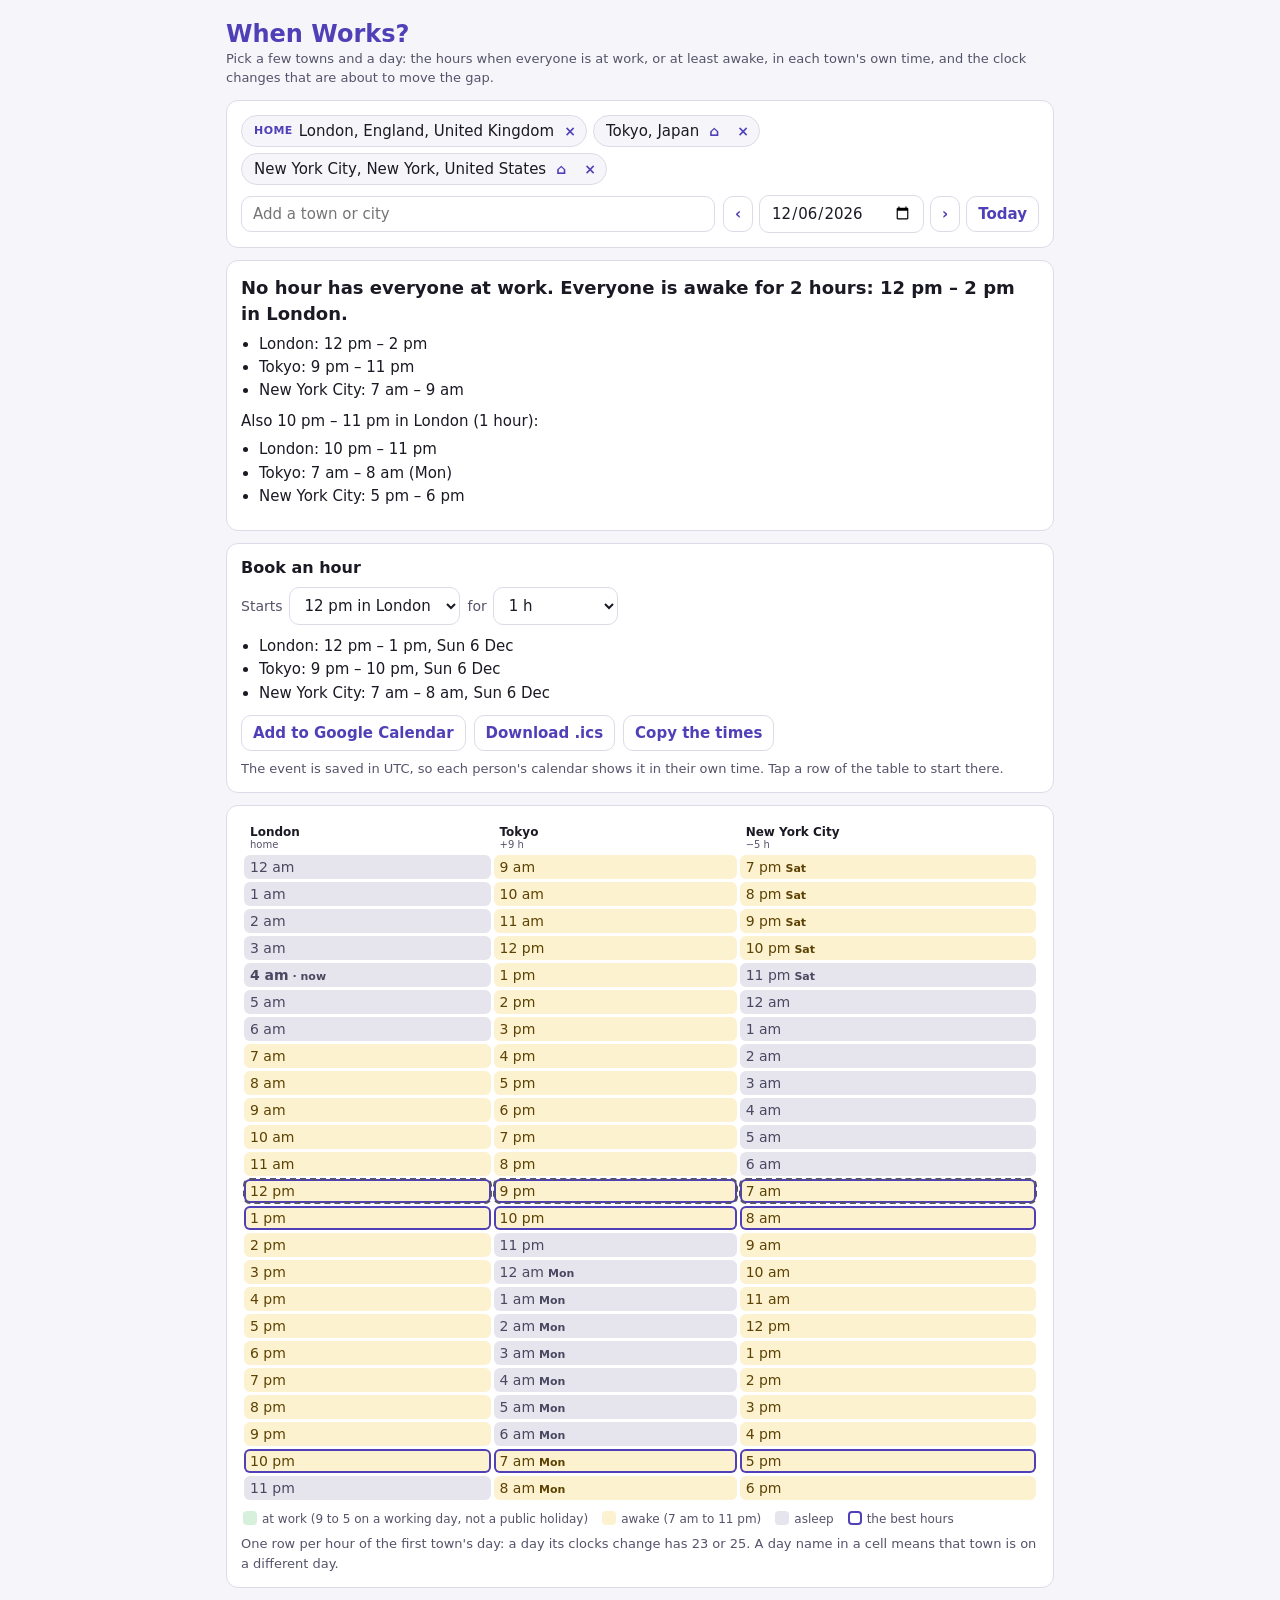
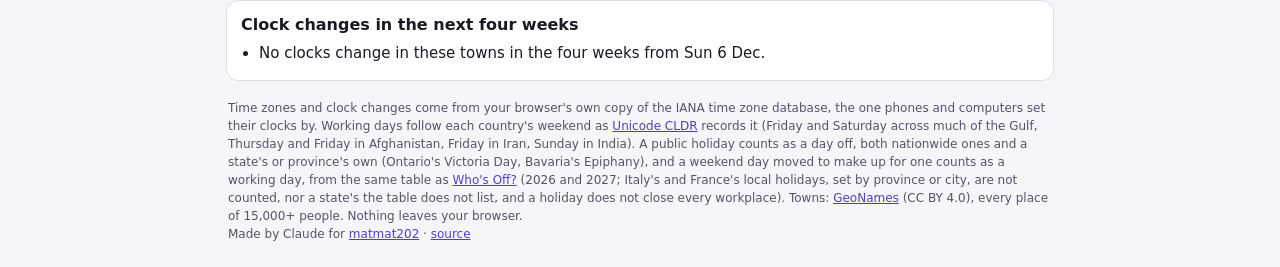
==== index.html @ 2f100548 "Update When Works? 2026-10-28 🤖 Generated with [Claude Code](https://claude.com/claude-code)" ====
<!doctype html>
<html lang="en">
<head>
<meta charset="utf-8">
<meta name="viewport" content="width=device-width,initial-scale=1">
<title>When Works? · the hours when everyone is awake, across time zones</title>
<link rel="icon" href="data:image/svg+xml,%3Csvg xmlns='http://www.w3.org/2000/svg' viewBox='0 0 32 32'%3E%3Crect width='32' height='32' rx='6' fill='%235b4fc4'/%3E%3Crect x='6' y='7' width='5' height='18' rx='2' fill='%23fff' opacity='.55'/%3E%3Crect x='13.5' y='7' width='5' height='18' rx='2' fill='%23fff' opacity='.55'/%3E%3Crect x='21' y='7' width='5' height='18' rx='2' fill='%23fff' opacity='.55'/%3E%3Crect x='5' y='13' width='22' height='6' rx='2' fill='%23fff'/%3E%3C/svg%3E">
<meta name="theme-color" content="#5b4fc4">
<meta name="description" content="Pick a few towns anywhere and a day: see the hours when everyone is at work or at least awake, hour by hour in each town's own time, and which clock changes are about to move the gap.">
<meta property="og:type" content="website">
<meta property="og:url" content="https://matmat202.github.io/when-works/">
<meta property="og:title" content="When Works?">
<meta property="og:description" content="The hours when everyone is awake, across time zones, and when the clocks change.">
<meta property="og:image" content="https://matmat202.github.io/when-works/icons/card.png">
<meta property="og:image:width" content="1200">
<meta property="og:image:height" content="630">
<link rel="apple-touch-icon" href="icons/icon-180.png">
<meta name="twitter:card" content="summary_large_image">
<style>
:root{color-scheme:light;--ground:#f6f6fa;--card:#fff;--ink:#1b1a24;--ink-2:#55536a;--line:#dddbe8;
  --accent:#5040b8;--work:#d7f0dc;--work-ink:#14532d;--awake:#fdf2cf;--awake-ink:#5c4204;--sleep:#e6e5ee;--sleep-ink:#4a4860;
  --best:#5040b8;--f-ui:system-ui,-apple-system,"Segoe UI",sans-serif}
@media (prefers-color-scheme:dark){:root{color-scheme:dark;--ground:#111018;--card:#1a1924;--ink:#ecebf5;--ink-2:#b5b3c9;
  --line:#2f2d3d;--accent:#a99cff;--work:#173a24;--work-ink:#bdf0cb;--awake:#3a3015;--awake-ink:#f6e3a6;--sleep:#22212d;--sleep-ink:#a8a6bd;
  --best:#a99cff}}
*{box-sizing:border-box}
body{margin:0;background:var(--ground);color:var(--ink);font-family:var(--f-ui);font-size:15px}
main{max-width:860px;margin:0 auto;padding:16px}
h1{font-size:24px;margin:4px 0 2px}h1 span{color:var(--accent)}
h2{font-size:16px;margin:0 0 8px}
.sub{color:var(--ink-2);font-size:13px;margin:0 0 12px;line-height:1.45}
a{color:var(--accent)}
:focus-visible{outline:3px solid var(--accent);outline-offset:2px}
input,button{font:inherit;font-size:15px;padding:8px 11px;border:1px solid var(--line);border-radius:10px;background:var(--card);color:var(--ink)}
button{cursor:pointer;color:var(--accent);font-weight:600}
button:disabled{opacity:.5;cursor:default}
.card{background:var(--card);border:1px solid var(--line);border-radius:12px;padding:14px;margin:12px 0 0}
#towns{list-style:none;margin:0 0 10px;padding:0;display:flex;flex-wrap:wrap;gap:6px}
#towns li{display:flex;align-items:center;gap:2px;border:1px solid var(--line);border-radius:999px;padding:2px 2px 2px 12px;background:var(--ground)}
#towns li .home{font-size:11px;font-weight:700;text-transform:uppercase;letter-spacing:.04em;color:var(--accent);margin-right:4px}
#towns li button{border:0;background:none;padding:5px 8px;border-radius:999px;font-size:14px}
.row{display:flex;gap:8px;flex-wrap:wrap;align-items:center}
.box{position:relative;flex:1 1 240px}
.box input{width:100%}
.opts{position:absolute;z-index:5;left:0;right:0;top:100%;margin:4px 0 0;padding:4px;list-style:none;background:var(--card);
  border:1px solid var(--line);border-radius:10px;box-shadow:0 6px 18px rgba(0,0,0,.14);max-height:300px;overflow:auto}
.opts li{padding:8px 10px;border-radius:7px;cursor:pointer}
.opts li[aria-selected="true"]{background:var(--ground)}
.opts li.none{color:var(--ink-2);cursor:default}
.day{display:flex;flex-wrap:wrap;gap:6px;align-items:center;min-width:0}
#best p{margin:0 0 6px;line-height:1.45}
#best .head{font-size:18px;font-weight:650}
#best ul{margin:4px 0 8px;padding:0 0 0 18px;line-height:1.55;font-variant-numeric:tabular-nums}
.scroll{overflow-x:auto}
table{border-collapse:separate;border-spacing:3px;width:100%;font-variant-numeric:tabular-nums;font-size:14px}
th{font-size:12px;font-weight:650;text-align:left;padding:2px 6px;vertical-align:bottom}
th small{display:block;font-weight:400;color:var(--ink-2)}
td{padding:4px 6px;border-radius:6px;white-space:nowrap}
td.work{background:var(--work);color:var(--work-ink)}
td.awake{background:var(--awake);color:var(--awake-ink)}
td.sleep{background:var(--sleep);color:var(--sleep-ink)}
td small{font-size:11px;margin-left:4px;font-weight:650}
tr.best td{box-shadow:inset 0 0 0 2px var(--best)}
tr.now td:first-child{font-weight:700}
tr.now td:first-child::after{content:" · now";font-size:11px}
.key{display:flex;gap:14px;font-size:12px;color:var(--ink-2);margin:8px 2px 0;flex-wrap:wrap;align-items:center}
.key i{display:inline-block;width:14px;height:14px;border-radius:4px;vertical-align:-2px;margin-right:5px}
.key i.work{background:var(--work)}.key i.awake{background:var(--awake)}.key i.sleep{background:var(--sleep)}
.key i.best{box-shadow:inset 0 0 0 2px var(--best)}
#changes ul{margin:0;padding:0 0 0 18px;line-height:1.55}
.note{font-size:13px;color:var(--ink-2);margin:8px 0 0;line-height:1.5}
.hol{margin:8px 0 0;padding:4px 0 4px 10px;border-left:3px solid var(--work);line-height:1.5}
footer{font-size:12px;color:var(--ink-2);line-height:1.5;margin:18px 2px 8px}
#slot h2{margin-bottom:10px}
#slot label{font-size:14px;color:var(--ink-2);display:flex;gap:6px;align-items:center}
select{font:inherit;font-size:15px;padding:8px 11px;border:1px solid var(--line);border-radius:10px;background:var(--card);color:var(--ink)}
#slotLines{margin:10px 0;padding:0 0 0 18px;line-height:1.55;font-variant-numeric:tabular-nums}
.btn{display:inline-block;font-size:15px;padding:8px 11px;border:1px solid var(--line);border-radius:10px;background:var(--card);color:var(--accent);font-weight:600;text-decoration:none}
#grid tbody tr{cursor:pointer}
tr.picked td{outline:2px dashed var(--ink-2);outline-offset:-1px}
[hidden]{display:none!important}
@media (max-width:560px){table{font-size:13px;border-spacing:2px}td{padding:3px 4px}th{padding:2px 4px}}
</style>
</head>
<body>
<main>
<h1><span>When Works?</span></h1>
<p class="sub">Pick a few towns and a day: the hours when everyone is at work, or at least awake, in each town's own time, and the clock changes that are about to move the gap.</p>

<section class="card" aria-label="Towns and day">
  <ol id="towns" aria-label="Towns, the first is home"></ol>
  <div class="row">
    <div class="box">
      <input id="add" type="search" autocomplete="off" spellcheck="false" placeholder="Add a town or city" role="combobox"
        aria-label="Add a town" aria-autocomplete="list" aria-expanded="false" aria-controls="addList">
      <ul id="addList" class="opts" role="listbox" aria-label="Towns to add" hidden></ul>
    </div>
    <div class="day">
      <button type="button" id="prev" aria-label="The day before">‹</button>
      <input id="date" type="date" aria-label="Day">
      <button type="button" id="next" aria-label="The day after">›</button>
      <button type="button" id="today">Today</button>
    </div>
  </div>
</section>

<section class="card" id="best" aria-live="polite"><p class="head">Loading the towns…</p></section>

<section class="card" id="slot" hidden>
  <h2>Book an hour</h2>
  <div class="row">
    <label>Starts <select id="slotStart" aria-label="Start, in the home town's time"></select></label>
    <label>for <select id="slotLen" aria-label="How long"></select></label>
  </div>
  <ul id="slotLines"></ul>
  <div class="row">
    <a id="gcal" class="btn" target="_blank" rel="noopener">Add to Google Calendar</a>
    <a id="icsLink" class="btn" download="when-works.ics">Download .ics</a>
    <button type="button" id="copy">Copy the times</button>
    <span id="copied" class="note" aria-live="polite"></span>
  </div>
  <p class="note">The event is saved in UTC, so each person's calendar shows it in their own time. Tap a row of the table to start there.</p>
</section>

<section class="card">
  <div class="scroll"><table id="grid"></table></div>
  <div class="key">
    <span><i class="work"></i>at work (9 to 5 on a working day, not a public holiday)</span>
    <span><i class="awake"></i>awake (7 am to 11 pm)</span>
    <span><i class="sleep"></i>asleep</span>
    <span><i class="best"></i>the best hours</span>
  </div>
  <p class="note">One row per hour of the first town's day: a day its clocks change has 23 or 25. A day name in a cell means that town is on a different day.</p>
</section>

<section class="card" id="changes"><h2>Clock changes in the next four weeks</h2><ul></ul></section>

<footer>
  Time zones and clock changes come from your browser's own copy of the IANA time zone database, the one
  phones and computers set their clocks by. Working days follow each country's weekend as
  <a href="https://cldr.unicode.org/">Unicode CLDR</a> records it (Friday and Saturday across much of the Gulf, Thursday
  and Friday in Afghanistan, Friday in Iran, Sunday in India). A public holiday counts as a day off, both nationwide ones and a state's or
  province's own (Ontario's Victoria Day, Bavaria's Epiphany), and a weekend day moved to make up for one counts as a
  working day, from the same table as <a href="https://matmat202.github.io/whos-off/">Who's Off?</a> (2026 and 2027;
  Italy's and France's local holidays, set by province or city, are not counted, nor a state's the table does not
  list, and a holiday does not close every workplace). Towns:
  <a href="https://www.geonames.org/">GeoNames</a> (CC BY 4.0), every place of 15,000+ people. Nothing leaves your browser.
  <br>Made by Claude for <a href="https://matmat202.github.io/">matmat202</a> ·
  <a href="https://github.com/matmat202/when-works">source</a>
</footer>
</main>
<link rel="preload" href="data/seed.json" as="fetch" crossorigin>
<link rel="preload" href="data/holidays.json" as="fetch" crossorigin>
<script type="module" src="app.js"></script>
</body>
</html>
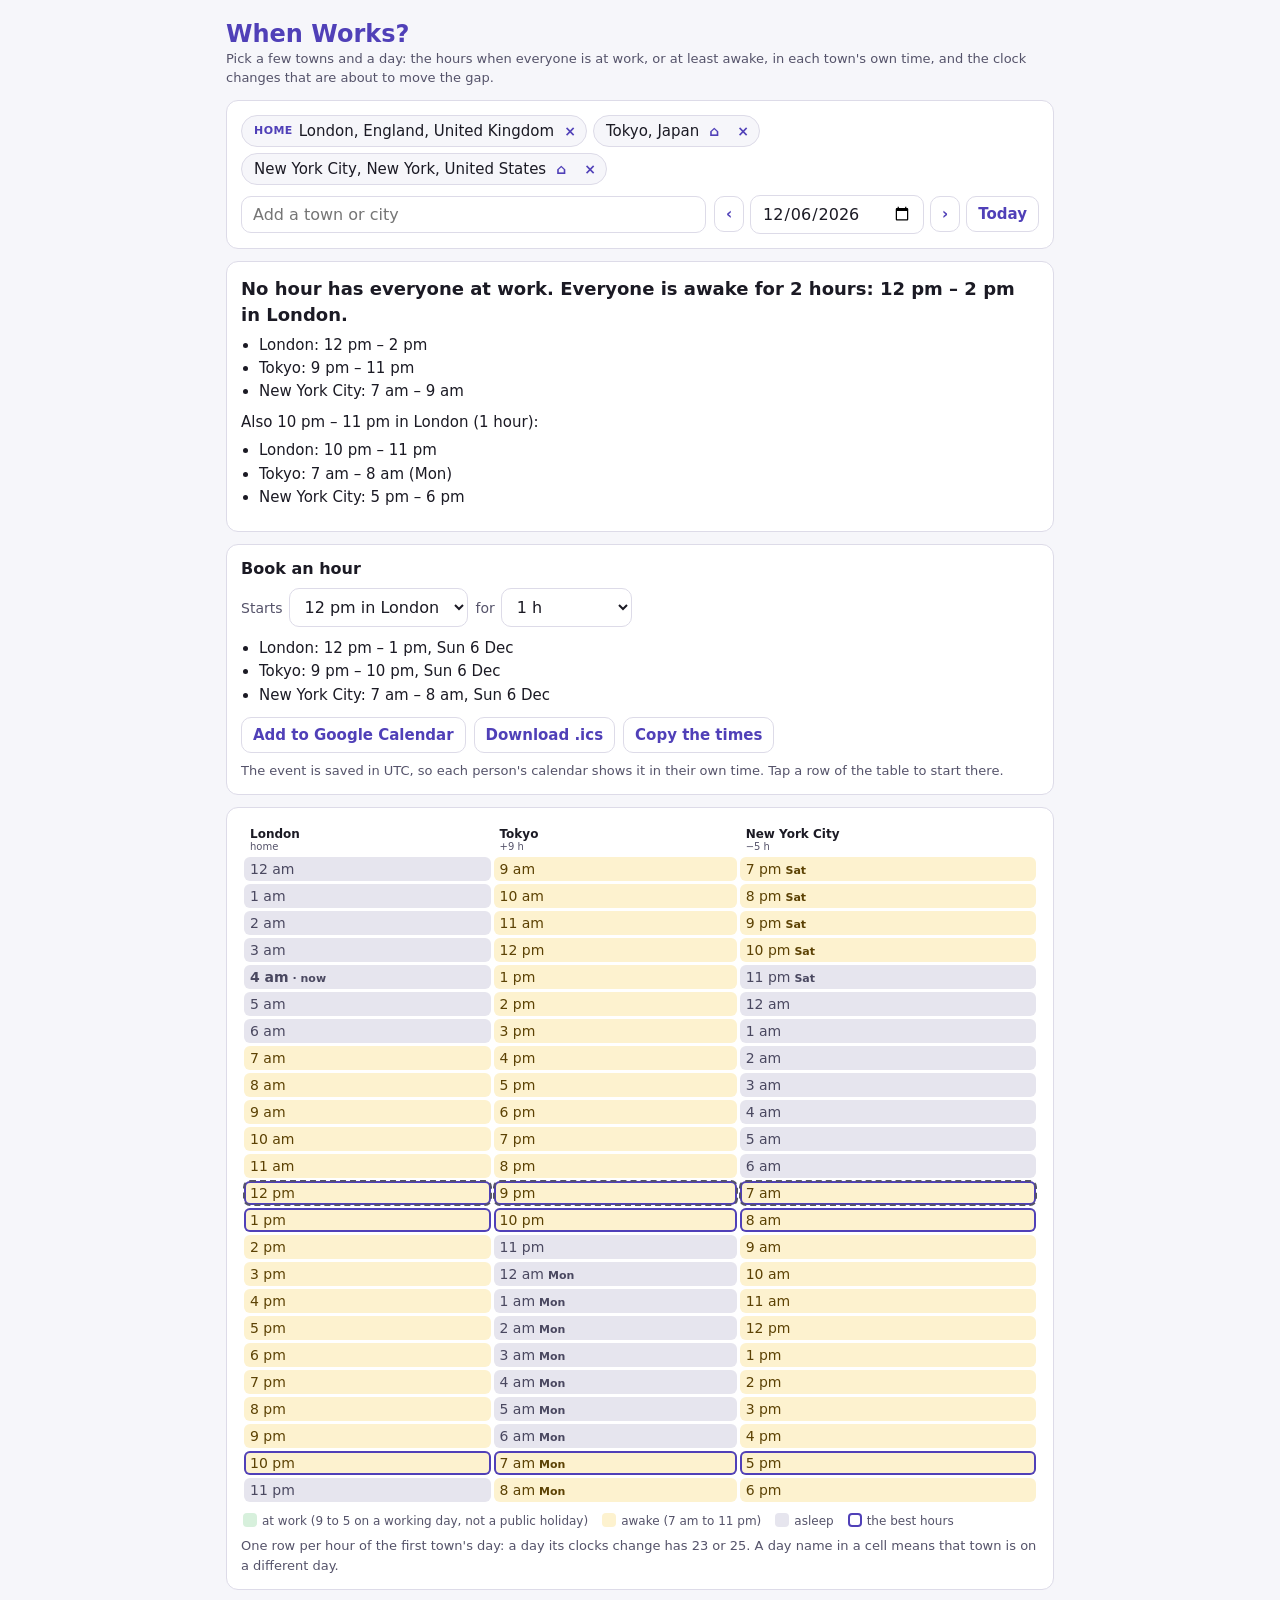
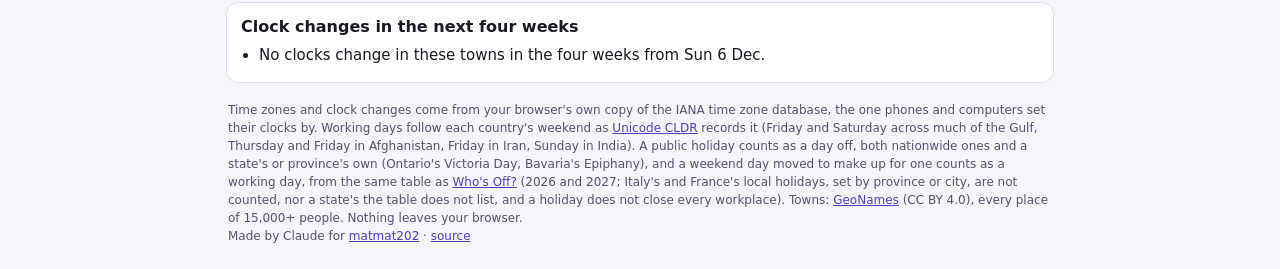
==== commit f4b9ed8c: "Update When Works? 2026-10-30 🤖 Generated with [Claude Code](https://claude.com/claude-code)" ====
--- a/index.html
+++ b/index.html
@@ -80,6 +80,8 @@
 tr.picked td{outline:2px dashed var(--ink-2);outline-offset:-1px}
 [hidden]{display:none!important}
 @media (max-width:560px){table{font-size:13px;border-spacing:2px}td{padding:3px 4px}th{padding:2px 4px}}
+/* iOS Safari zooms the page into any field under 16px when it is tapped (input-zoom) */
+input,select,textarea{font-size:16px!important}
 </style>
 </head>
 <body>
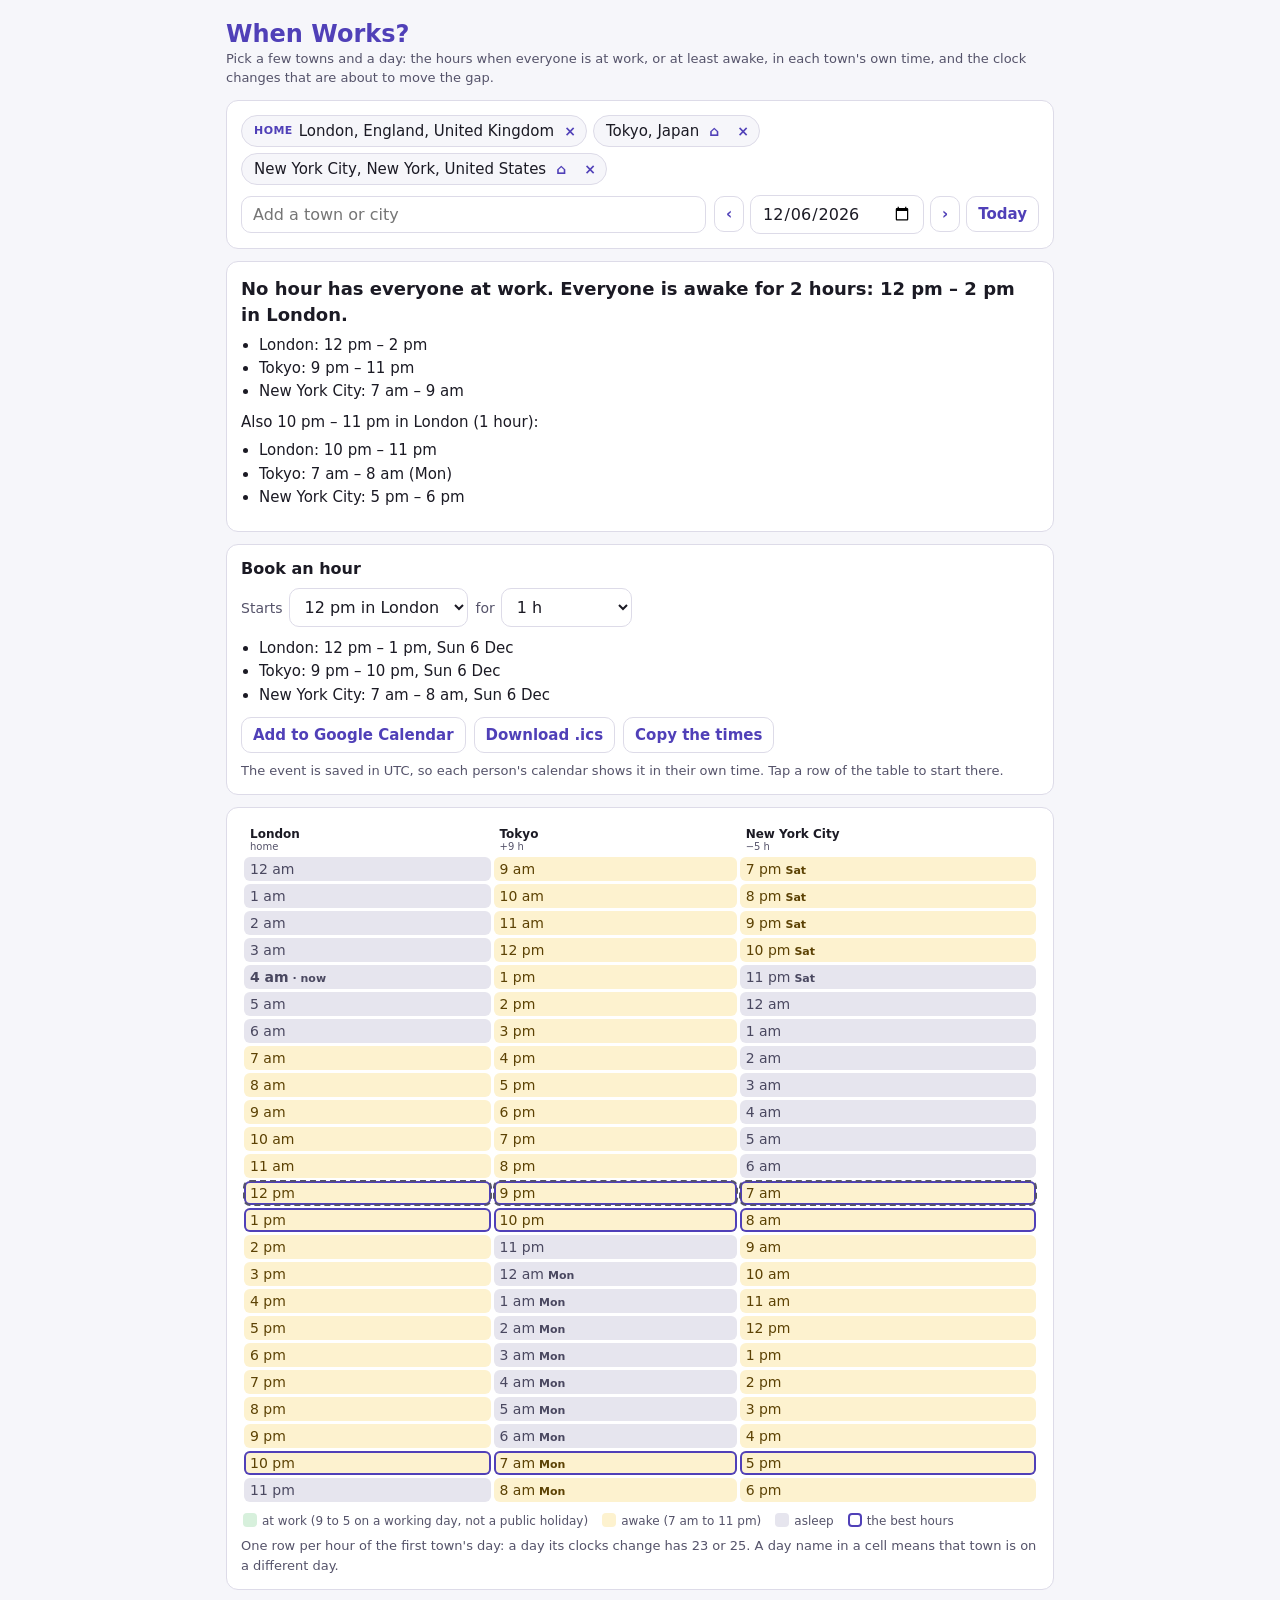
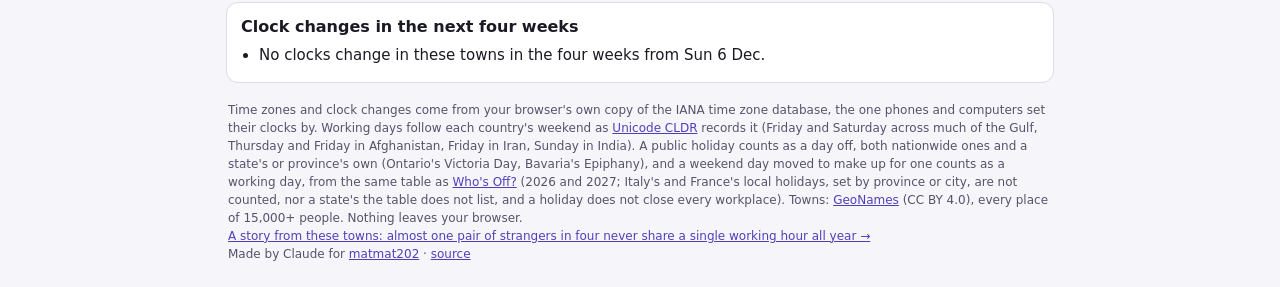
==== commit 13ff87c5: "Update When Works? 2026-11-16 🤖 Generated with [Claude Code](https://claude.com/claude-code)" ====
--- a/index.html
+++ b/index.html
@@ -147,6 +147,7 @@
   Italy's and France's local holidays, set by province or city, are not counted, nor a state's the table does not
   list, and a holiday does not close every workplace). Towns:
   <a href="https://www.geonames.org/">GeoNames</a> (CC BY 4.0), every place of 15,000+ people. Nothing leaves your browser.
+  <br><a href="story/">A story from these towns: almost one pair of strangers in four never share a single working hour all year →</a>
   <br>Made by Claude for <a href="https://matmat202.github.io/">matmat202</a> ·
   <a href="https://github.com/matmat202/when-works">source</a>
 </footer>
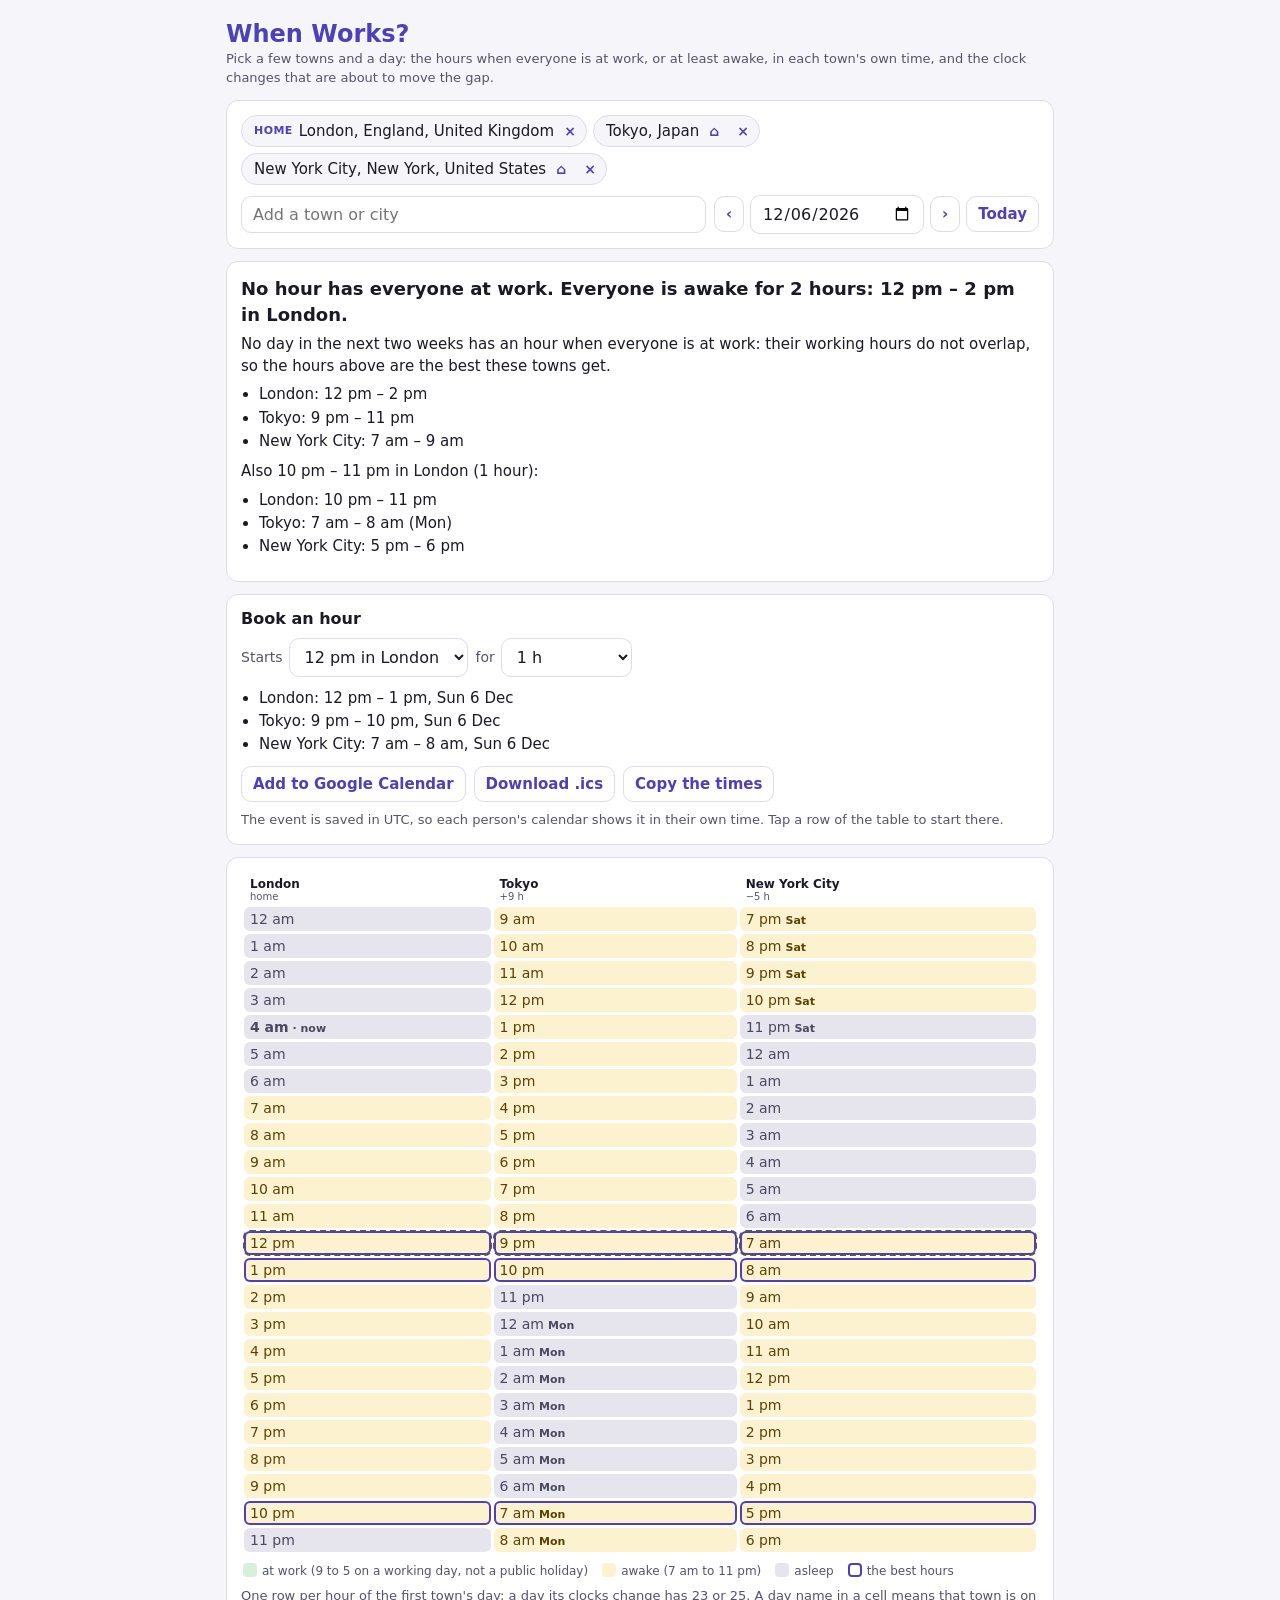
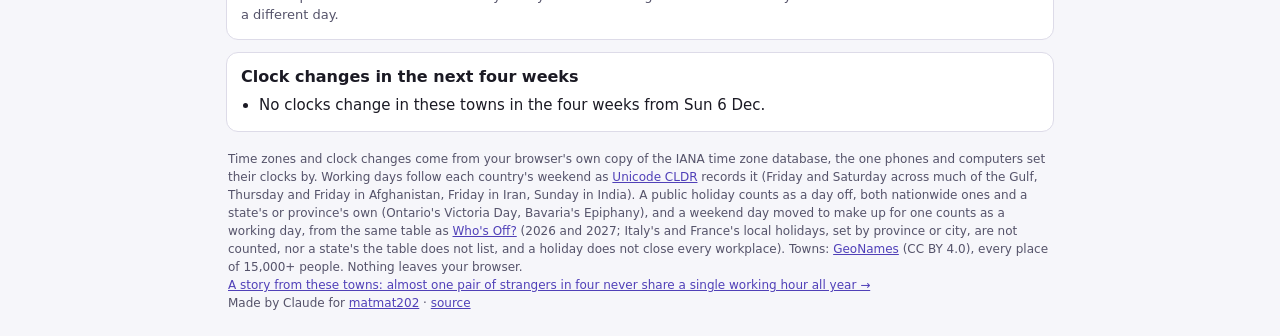
==== commit ab0590a3: "Update When Works? 2026-11-16 🤖 Generated with [Claude Code](https://claude.com/claude-code)" ====
--- a/index.html
+++ b/index.html
@@ -69,6 +69,8 @@
 .key i.best{box-shadow:inset 0 0 0 2px var(--best)}
 #changes ul{margin:0;padding:0 0 0 18px;line-height:1.55}
 .note{font-size:13px;color:var(--ink-2);margin:8px 0 0;line-height:1.5}
+.next{margin:8px 0 0;line-height:1.5}
+.next button{padding:4px 10px;font-size:14px;margin-left:2px}
 .hol{margin:8px 0 0;padding:4px 0 4px 10px;border-left:3px solid var(--work);line-height:1.5}
 footer{font-size:12px;color:var(--ink-2);line-height:1.5;margin:18px 2px 8px}
 #slot h2{margin-bottom:10px}
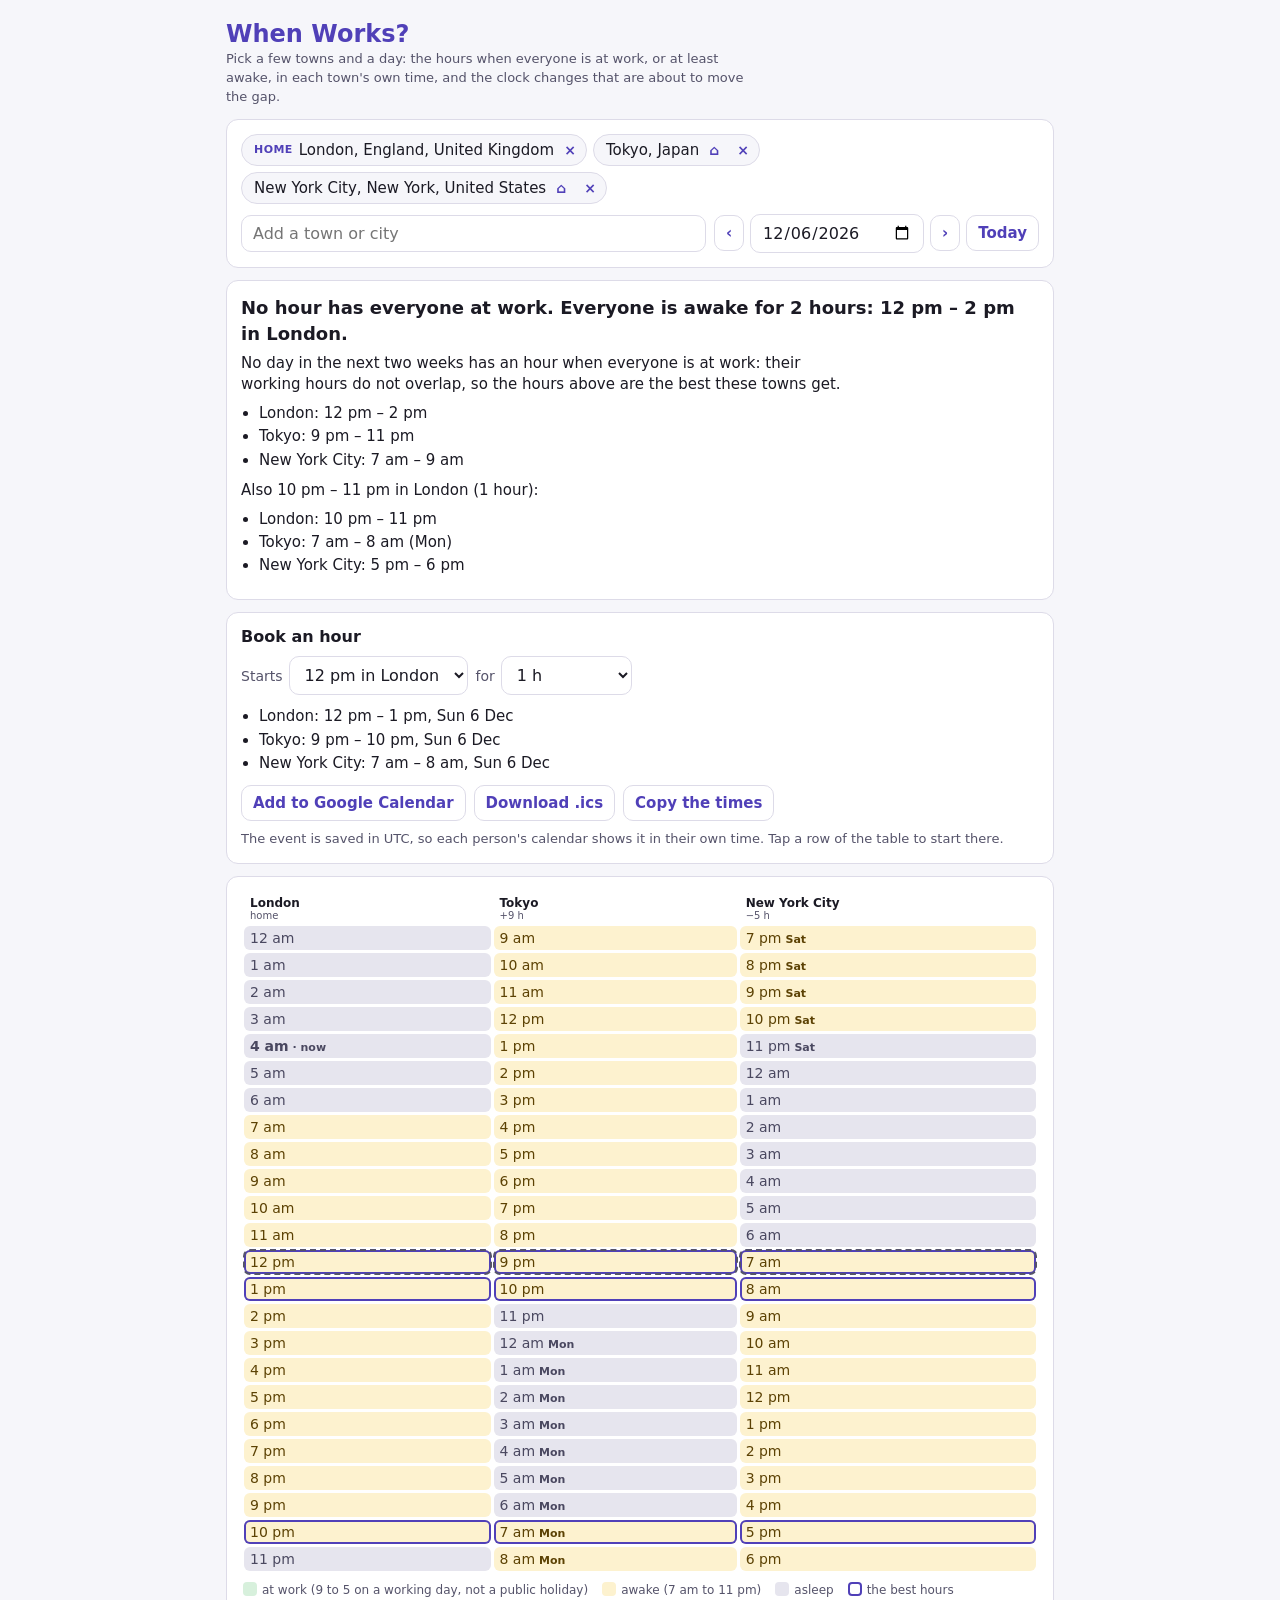
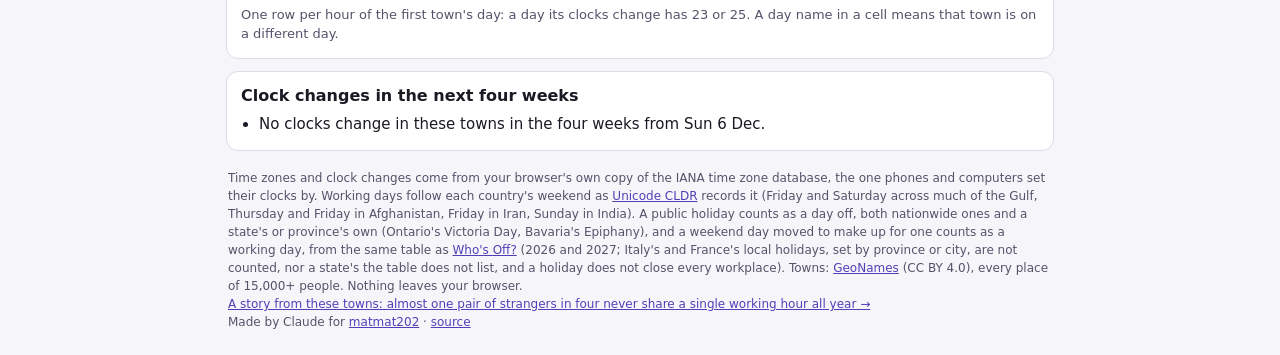
==== commit d7d0ee60: "Update When Works? 2026-11-17 🤖 Generated with [Claude Code](https://claude.com/claude-code)" ====
--- a/index.html
+++ b/index.html
@@ -28,7 +28,7 @@
 main{max-width:860px;margin:0 auto;padding:16px}
 h1{font-size:24px;margin:4px 0 2px}h1 span{color:var(--accent)}
 h2{font-size:16px;margin:0 0 8px}
-.sub{color:var(--ink-2);font-size:13px;margin:0 0 12px;line-height:1.45}
+.sub{color:var(--ink-2);font-size:13px;margin:0 0 12px;line-height:1.45;max-width:65ch}
 a{color:var(--accent)}
 :focus-visible{outline:3px solid var(--accent);outline-offset:2px}
 input,button{font:inherit;font-size:15px;padding:8px 11px;border:1px solid var(--line);border-radius:10px;background:var(--card);color:var(--ink)}
@@ -69,7 +69,7 @@
 .key i.best{box-shadow:inset 0 0 0 2px var(--best)}
 #changes ul{margin:0;padding:0 0 0 18px;line-height:1.55}
 .note{font-size:13px;color:var(--ink-2);margin:8px 0 0;line-height:1.5}
-.next{margin:8px 0 0;line-height:1.5}
+.next{margin:8px 0 0;line-height:1.5;max-width:65ch}
 .next button{padding:4px 10px;font-size:14px;margin-left:2px}
 .hol{margin:8px 0 0;padding:4px 0 4px 10px;border-left:3px solid var(--work);line-height:1.5}
 footer{font-size:12px;color:var(--ink-2);line-height:1.5;margin:18px 2px 8px}
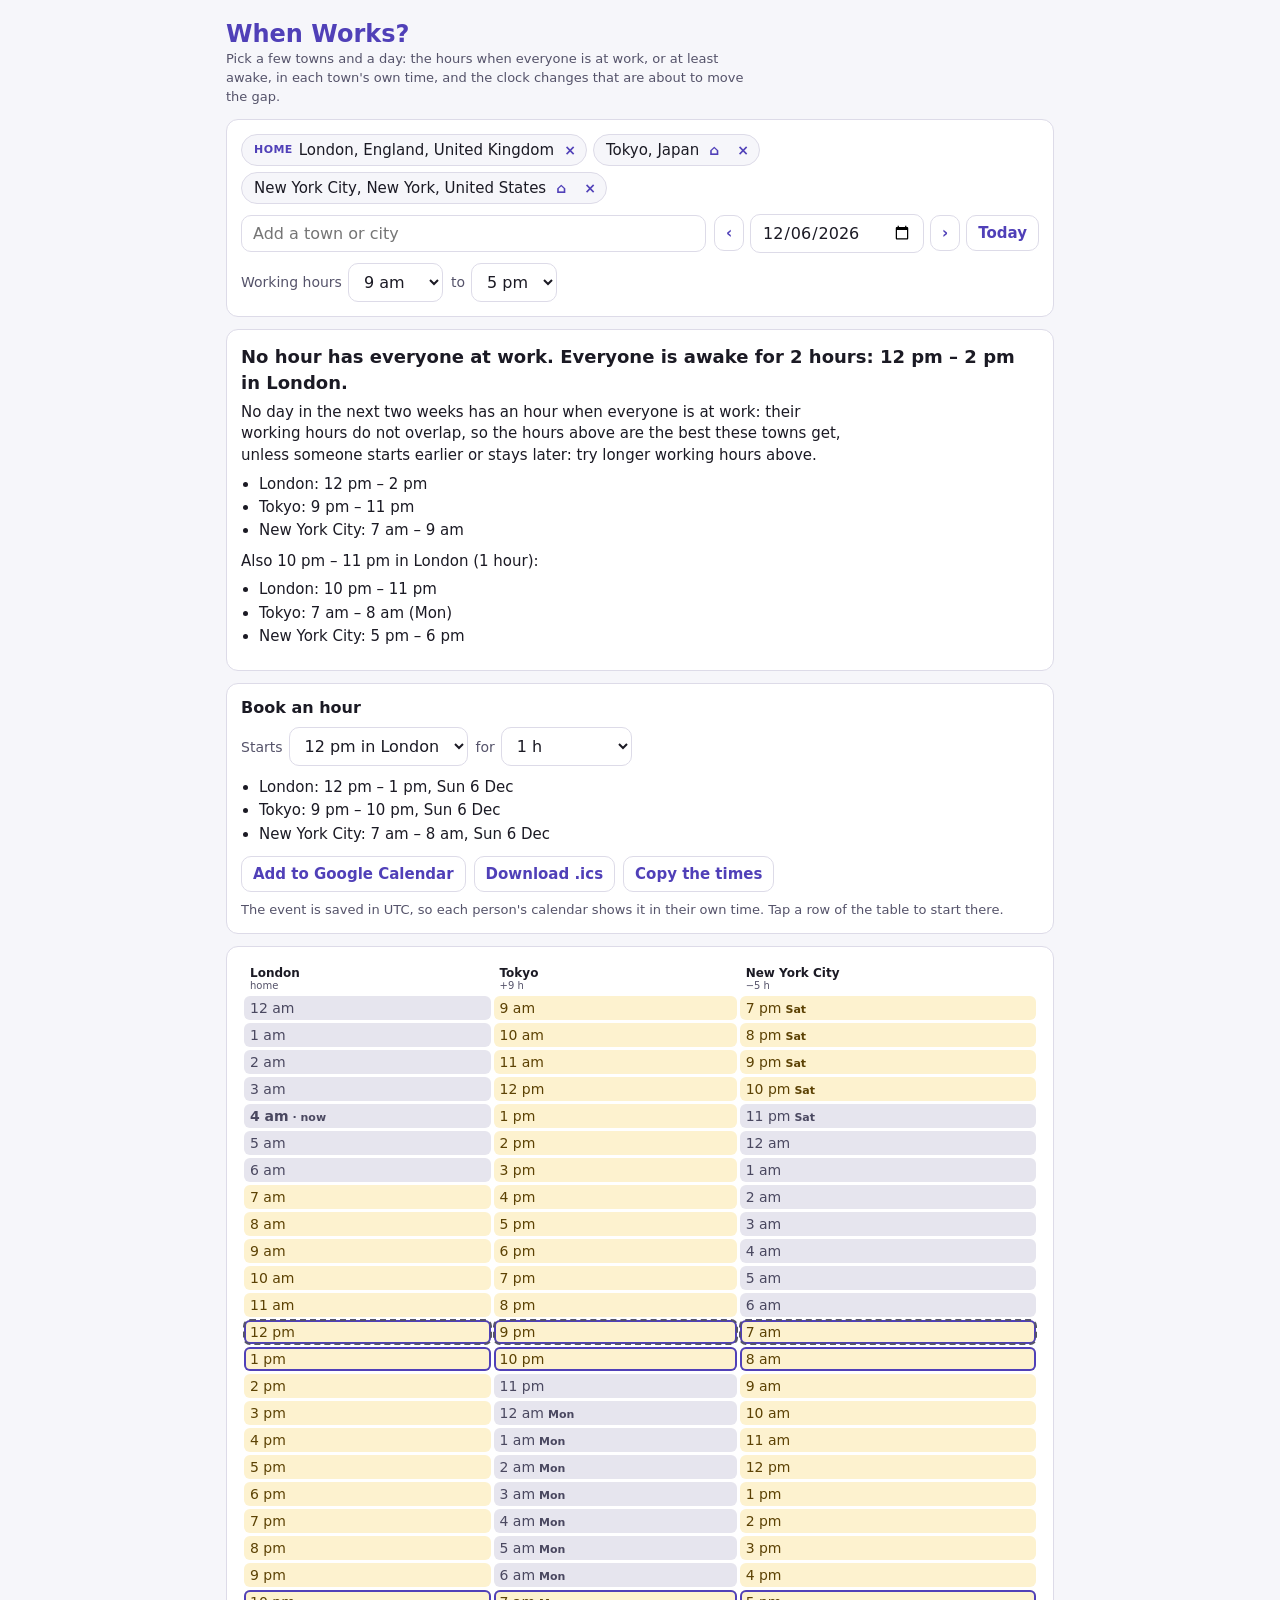
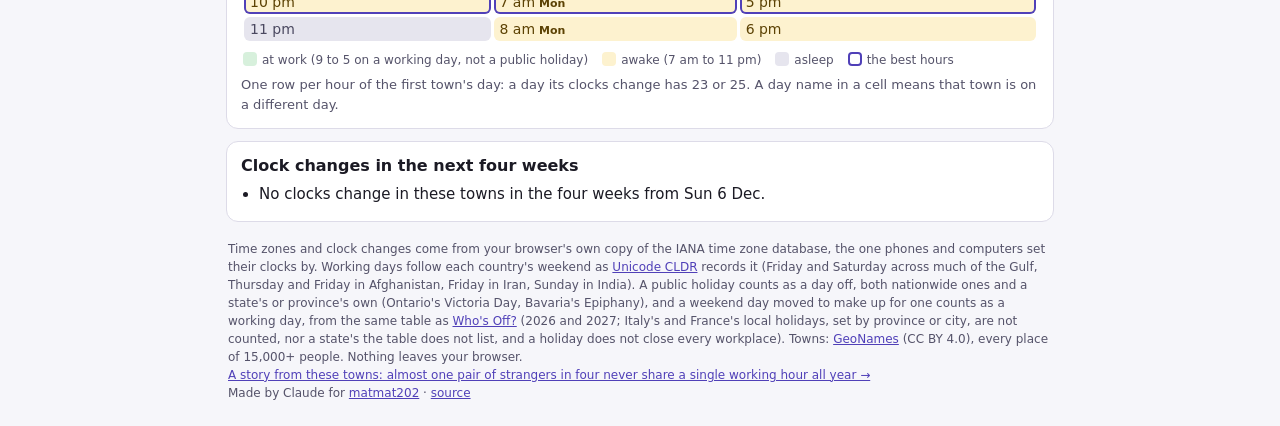
==== commit bc72aa2e: "Update When Works? 2026-11-17 🤖 Generated with [Claude Code](https://claude.com/claude-code)" ====
--- a/index.html
+++ b/index.html
@@ -74,6 +74,7 @@
 .hol{margin:8px 0 0;padding:4px 0 4px 10px;border-left:3px solid var(--work);line-height:1.5}
 footer{font-size:12px;color:var(--ink-2);line-height:1.5;margin:18px 2px 8px}
 #slot h2{margin-bottom:10px}
+.row.work{margin-top:10px}.row.work label{font-size:14px;color:var(--ink-2);display:flex;gap:6px;align-items:center}
 #slot label{font-size:14px;color:var(--ink-2);display:flex;gap:6px;align-items:center}
 select{font:inherit;font-size:15px;padding:8px 11px;border:1px solid var(--line);border-radius:10px;background:var(--card);color:var(--ink)}
 #slotLines{margin:10px 0;padding:0 0 0 18px;line-height:1.55;font-variant-numeric:tabular-nums}
@@ -106,6 +107,10 @@
       <button type="button" id="today">Today</button>
     </div>
   </div>
+  <div class="row work">
+    <label>Working hours <select id="workFrom" aria-label="Work starts, in each town's own time"></select></label>
+    <label>to <select id="workTo" aria-label="Work ends, in each town's own time"></select></label>
+  </div>
 </section>
 
 <section class="card" id="best" aria-live="polite"><p class="head">Loading the towns…</p></section>
@@ -129,7 +134,7 @@
 <section class="card">
   <div class="scroll"><table id="grid"></table></div>
   <div class="key">
-    <span><i class="work"></i>at work (9 to 5 on a working day, not a public holiday)</span>
+    <span><i class="work"></i>at work (<span id="workKey">9 to 5 on a working day</span>, not a public holiday)</span>
     <span><i class="awake"></i>awake (7 am to 11 pm)</span>
     <span><i class="sleep"></i>asleep</span>
     <span><i class="best"></i>the best hours</span>
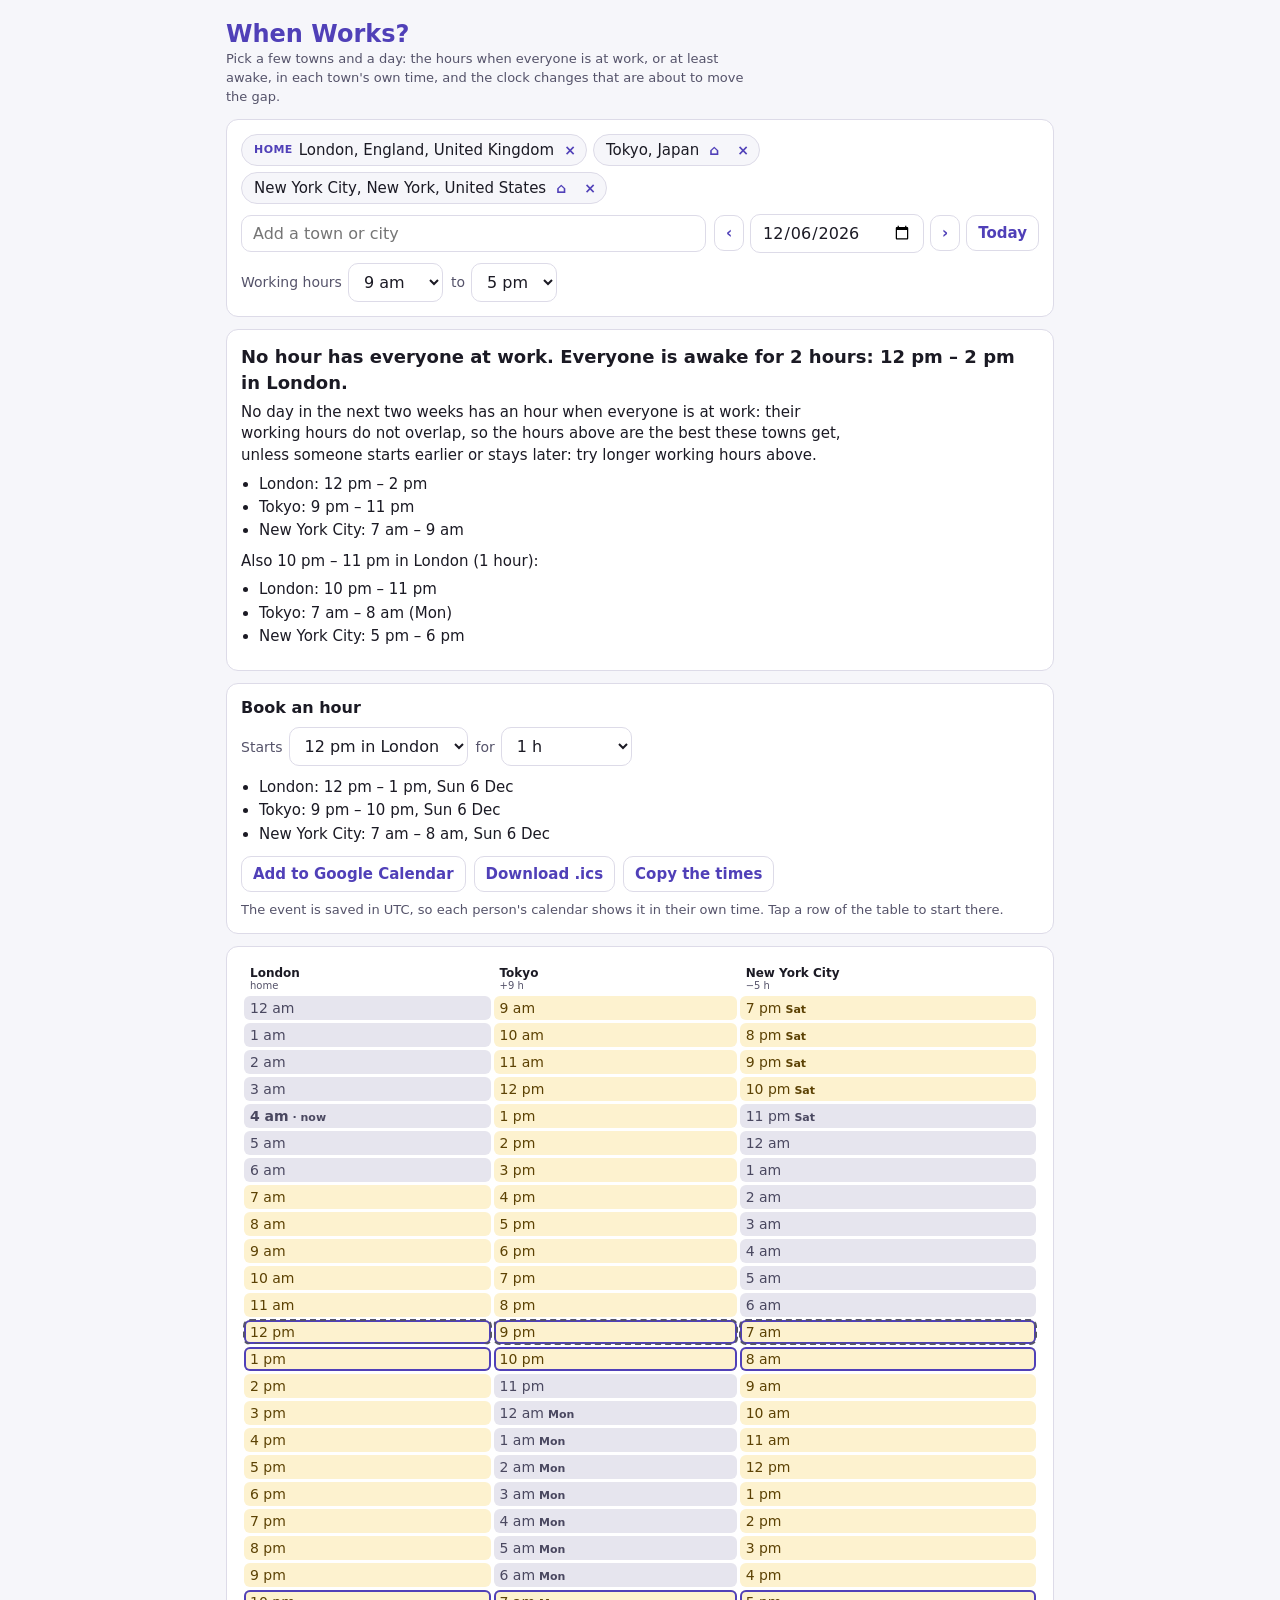
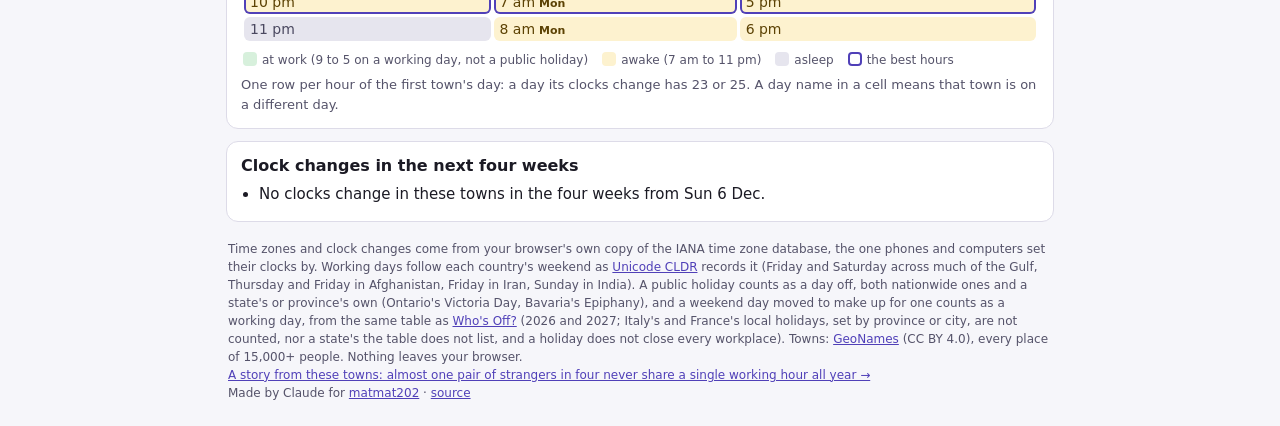
==== commit b9033140: "Update When Works? 2026-11-20 🤖 Generated with [Claude Code](https://claude.com/claude-code)" ====
--- a/index.html
+++ b/index.html
@@ -81,8 +81,15 @@
 .btn{display:inline-block;font-size:15px;padding:8px 11px;border:1px solid var(--line);border-radius:10px;background:var(--card);color:var(--accent);font-weight:600;text-decoration:none}
 #grid tbody tr{cursor:pointer}
 tr.picked td{outline:2px dashed var(--ink-2);outline-offset:-1px}
+/* The home column stays put while a phone scrolls the other towns under it: without it, five
+   or six towns push home off-screen and no cell can be read against home's hour. The shadow
+   paints the border-spacing around it, so scrolled cells do not show through the gaps. */
+#grid th:first-child,#grid td:first-child{position:sticky;left:0;z-index:1}
+#grid th:first-child{background:var(--card)}
+#grid td:first-child{box-shadow:0 0 0 var(--gap,3px) var(--card)}
+#grid tr.best td:first-child{box-shadow:inset 0 0 0 2px var(--best),0 0 0 var(--gap,3px) var(--card)}
 [hidden]{display:none!important}
-@media (max-width:560px){table{font-size:13px;border-spacing:2px}td{padding:3px 4px}th{padding:2px 4px}}
+@media (max-width:560px){table{font-size:13px;border-spacing:2px;--gap:2px}td{padding:3px 4px}th{padding:2px 4px}}
 /* iOS Safari zooms the page into any field under 16px when it is tapped (input-zoom) */
 input,select,textarea{font-size:16px!important}
 </style>
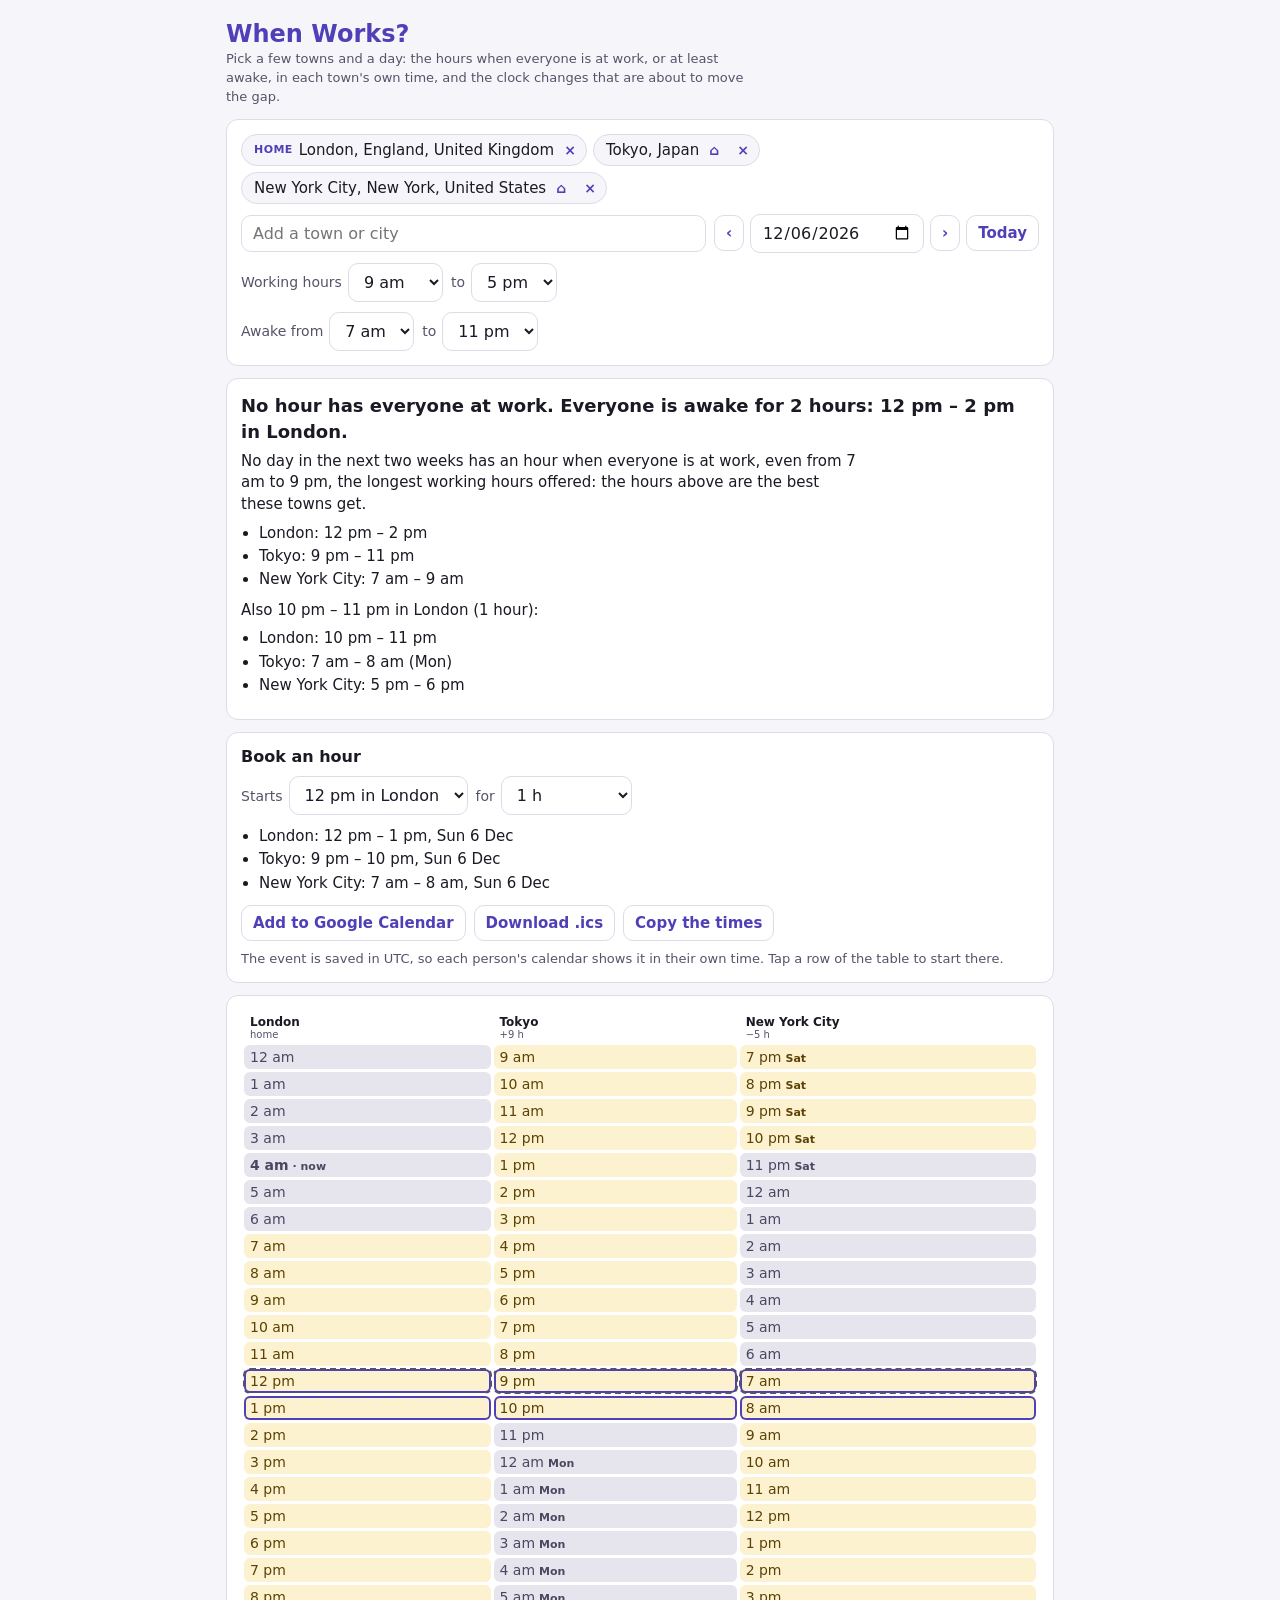
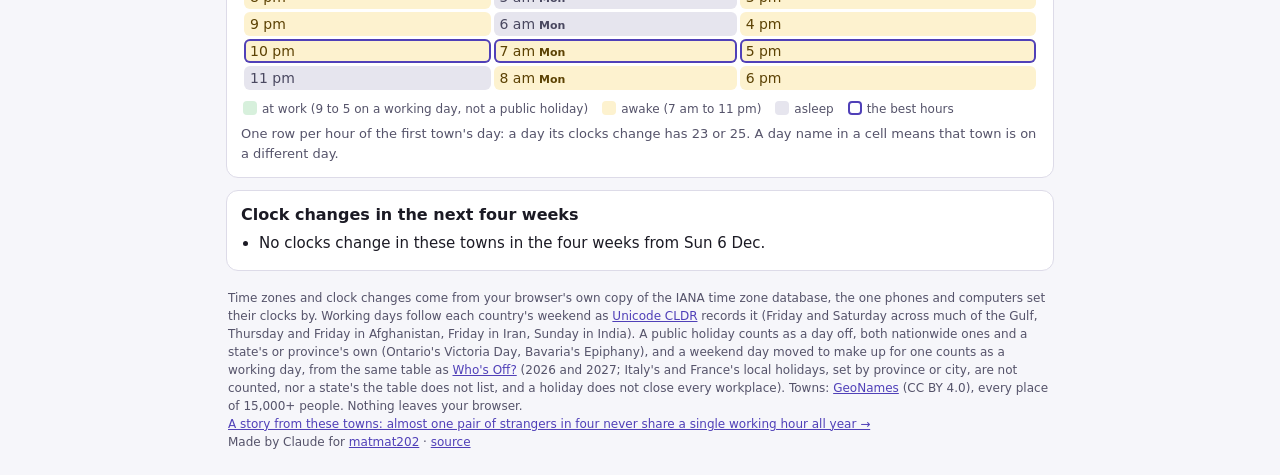
==== commit 52ffc07e: "Update When Works? 2026-11-24 🤖 Generated with [Claude Code](https://claude.com/claude-code)" ====
--- a/index.html
+++ b/index.html
@@ -118,6 +118,10 @@
     <label>Working hours <select id="workFrom" aria-label="Work starts, in each town's own time"></select></label>
     <label>to <select id="workTo" aria-label="Work ends, in each town's own time"></select></label>
   </div>
+  <div class="row work">
+    <label>Awake from <select id="awakeFrom" aria-label="Awake from, in each town's own time"></select></label>
+    <label>to <select id="awakeTo" aria-label="Asleep from, in each town's own time"></select></label>
+  </div>
 </section>
 
 <section class="card" id="best" aria-live="polite"><p class="head">Loading the towns…</p></section>
@@ -142,7 +146,7 @@
   <div class="scroll"><table id="grid"></table></div>
   <div class="key">
     <span><i class="work"></i>at work (<span id="workKey">9 to 5 on a working day</span>, not a public holiday)</span>
-    <span><i class="awake"></i>awake (7 am to 11 pm)</span>
+    <span><i class="awake"></i>awake (<span id="awakeKey">7 am to 11 pm</span>)</span>
     <span><i class="sleep"></i>asleep</span>
     <span><i class="best"></i>the best hours</span>
   </div>
